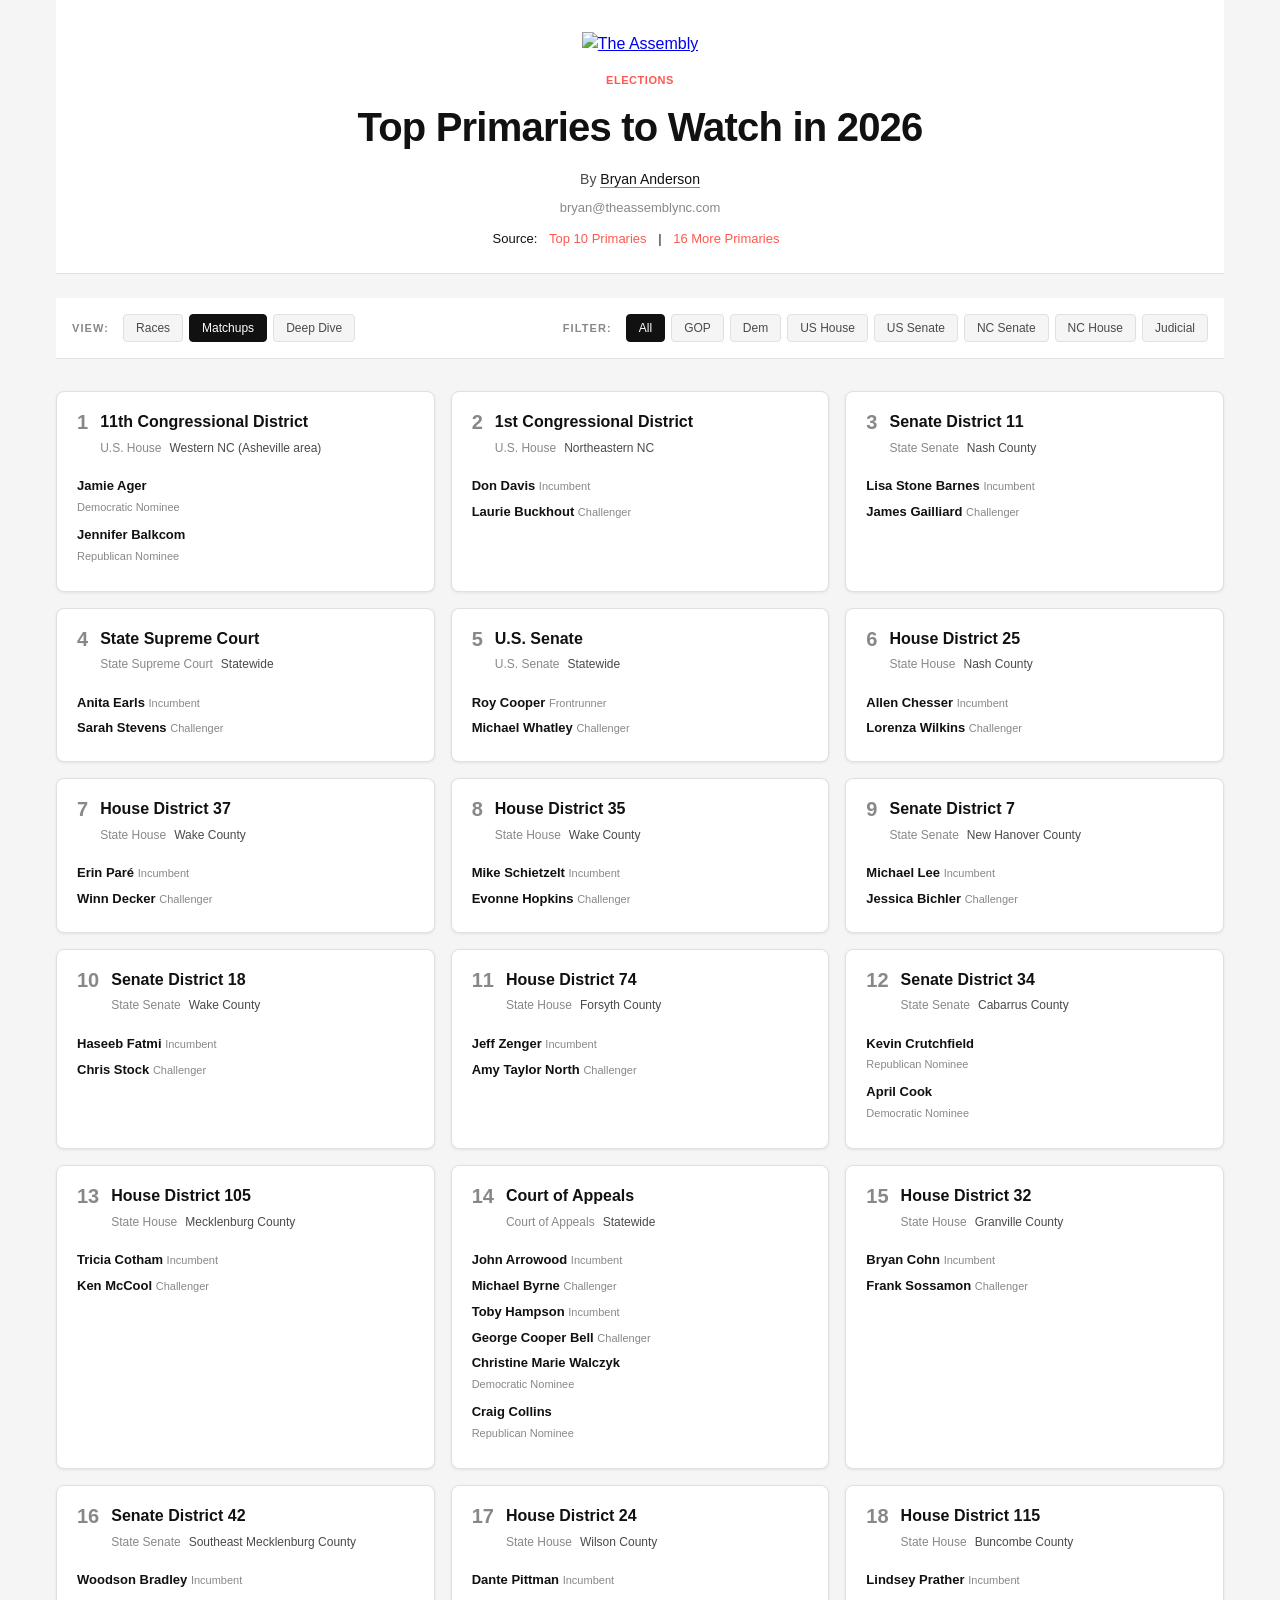
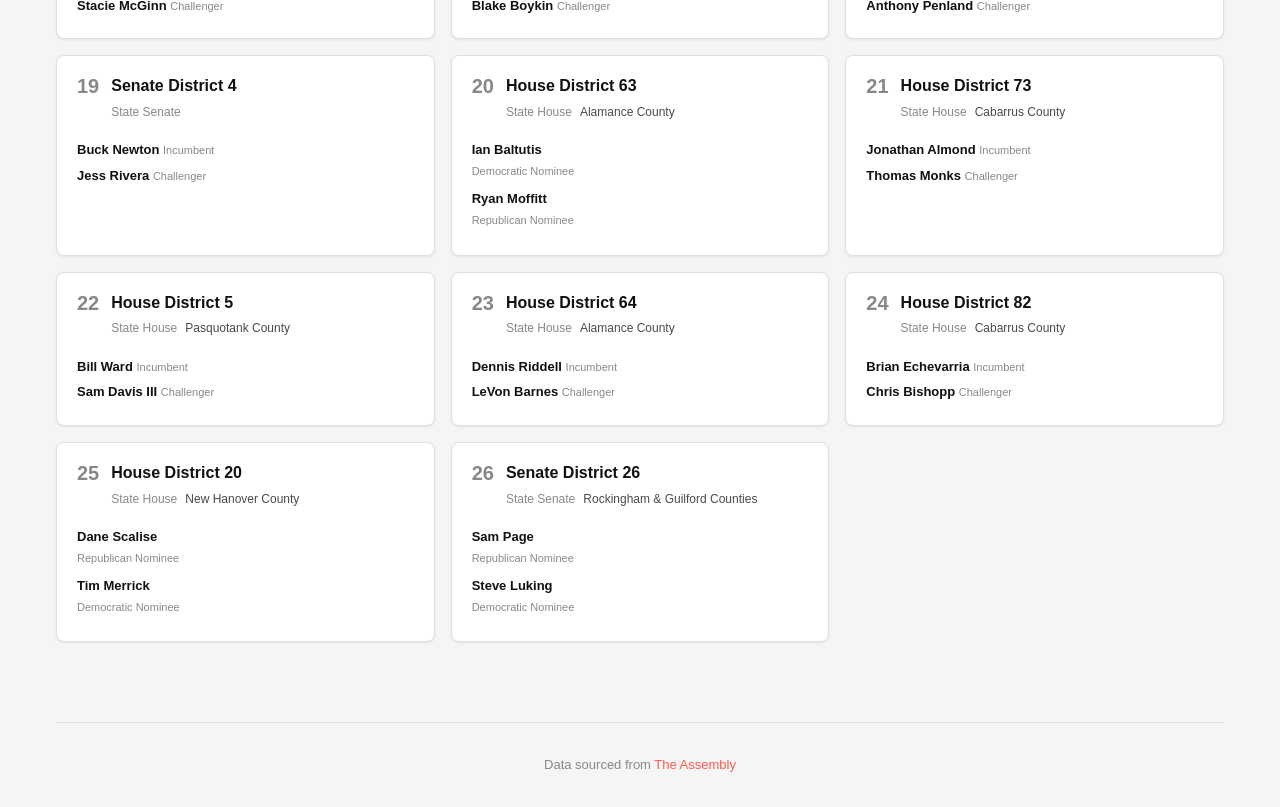
==== index.html @ 557b37f3 "updated races with AI-formatted files -- extremely important to double check all info in races.json" ====
<!DOCTYPE html>
<html lang="en">
<head>
  <meta charset="UTF-8">
  <meta name="viewport" content="width=device-width, initial-scale=1.0">
  <title>Top Primaries to Watch in 2026 | The Assembly</title>
  <link rel="stylesheet" href="styles.css">
  <meta name="description" content="An interactive guide to the 26 most important North Carolina primary elections in 2026, from The Assembly.">
  <meta property="og:title" content="26 NC Primary Races to Watch">
  <meta property="og:description" content="An interactive guide to the 26 most important North Carolina primary elections in 2026.">
  <meta property="og:type" content="website">
</head>
<body>
  <div class="container">
    <header class="header">
      <div class="header-content">
        <a href="https://www.theassemblync.com/" target="_blank" rel="noopener">
          <img
            src="https://i0.wp.com/www.theassemblync.com/wp-content/uploads/2025/03/cropped-TA_Mark_Black_Square.png"
            alt="The Assembly"
            class="logo"
          >
        </a>
        <a href="https://www.theassemblync.com/news/politics/elections/north-carolina-2026-top-primary-elections/" class="category-link" target="_blank" rel="noopener">ELECTIONS</a>
        <h2 class="subtitle" id="pageSubtitle">Top Primaries to Watch in 2026</h2>
        <p class="byline">
          By <span class="byline-author">
            <a href="mailto:bryan@theassemblync.com">Bryan Anderson</a>
            <span class="author-tooltip">
              Bryan Anderson is a politics reporter for The Assembly, covering state government and anchoring our twice-weekly politics newsletter, The Caucus. He previously covered elections, voting access, and state government for WRAL-TV, The Associated Press, and The News &amp; Observer.
            </span>
          </span>
        </p>
        <p class="author-email">
          <a href="mailto:bryan@theassemblync.com">bryan@theassemblync.com</a>
        </p>
        <div class="source-links">
          Source:
          <a href="https://www.theassemblync.com/news/politics/elections/north-carolina-2026-top-primary-elections/" target="_blank" rel="noopener">Top 10 Primaries</a>
          |
          <a href="https://www.theassemblync.com/news/politics/elections/16-more-north-carolina-primaries-2026/" target="_blank" rel="noopener">16 More Primaries</a>
        </div>
      </div>
    </header>

    <nav class="controls">
      <div class="view-modes">
        <span class="control-label">View:</span>
        <button class="view-btn" data-view="skim">Races</button>
        <button class="view-btn active" data-view="peek">Matchups</button>
        <button class="view-btn" data-view="deep-dive">Deep Dive</button>
      </div>

      <div class="type-filters">
        <span class="control-label">Filter:</span>
        <button class="filter-btn active" data-type="ALL">All</button>
        <button class="filter-btn" data-type="Republican">GOP</button>
        <button class="filter-btn" data-type="Democratic">Dem</button>
        <button class="filter-btn" data-type="U.S. House">US House</button>
        <button class="filter-btn" data-type="U.S. Senate">US Senate</button>
        <button class="filter-btn" data-type="State Senate">NC Senate</button>
        <button class="filter-btn" data-type="State House">NC House</button>
        <button class="filter-btn" data-type="Judicial">Judicial</button>
      </div>
    </nav>

    <main class="board" id="board">
      <!-- Cards populated by JavaScript -->
    </main>

    <footer class="footer">
      <p>Data sourced from <a href="https://www.theassemblync.com/" target="_blank" rel="noopener">The Assembly</a></p>
    </footer>
  </div>

  <script src="app.js"></script>
</body>
</html>
---- styles.css ----
* {
  margin: 0;
  padding: 0;
  box-sizing: border-box;
}

:root {
  --bg-primary: #f5f5f5;
  --bg-secondary: #ffffff;
  --bg-card: #ffffff;
  --bg-card-hover: #fafafa;
  --text-primary: #111111;
  --text-secondary: #4a4a4a;
  --text-muted: #888;
  --border: #e0e0e0;
  --shadow: rgba(0, 0, 0, 0.08);
  --accent: #ff584e;

  /* Primary colors palette */
  --yellow: #eab308;
  --yellow-light: #fefce8;
  --yellow-dark: #a16207;

  /* Party colors - Republican */
  --republican: #ff584e;
  --republican-dark: #991b1b;
  --republican-light: #f87171;
  --republican-bg: #fef2f2;

  /* Party colors - Democratic */
  --democrat: #383269;
  --democrat-dark: #1e3a8a;
  --democrat-light: #c8e4f6;
  --democrat-bg: #eff6ff;
}

body {
  font-family: -apple-system, BlinkMacSystemFont, 'Segoe UI', Roboto, sans-serif;
  background: var(--bg-primary);
  color: var(--text-primary);
  line-height: 1.5;
  min-height: 100vh;
}

/* Typography - Assembly style */
h1, h2, h3, .card-title {
  font-family: -apple-system, BlinkMacSystemFont, 'Segoe UI', Roboto, sans-serif;
  font-weight: 700;
}

.card-summary, .card-fulltext, .card-stakes, .card-keyfact, .candidate-desc {
  font-family: Georgia, 'Times New Roman', serif;
}

/* Full text hidden by default */
.card-fulltext {
  display: none;
}

.container {
  max-width: 1200px;
  margin: 0 auto;
  padding: 0 1rem;
}

/* Header */
.header {
  padding: 2rem 0 1.5rem;
  border-bottom: 1px solid var(--border);
  margin-bottom: 1.5rem;
  background: var(--bg-secondary);
}

.header-content {
  text-align: center;
}

.logo {
  width: 60px;
  height: 60px;
  margin-bottom: 1rem;
}

.category-link {
  display: block;
  font-size: 0.6875rem;
  font-weight: 700;
  text-transform: uppercase;
  letter-spacing: 0.05em;
  color: var(--accent);
  text-decoration: none !important;
  border: none;
  margin-bottom: 0.5rem;
}

.category-link:hover {
  color: var(--text-primary);
  text-decoration: none !important;
}

.subtitle {
  font-size: 2.5rem;
  font-weight: 700;
  letter-spacing: -0.02em;
  margin-bottom: 0.75rem;
  color: var(--text-primary);
}

.byline {
  font-size: 0.875rem;
  color: var(--text-secondary);
  margin-bottom: 0.5rem;
}

.byline-author {
  position: relative;
  display: inline-block;
}

.byline-author a {
  color: var(--text-primary);
  text-decoration: none;
  font-weight: 500;
  border-bottom: 1px solid var(--accent);
}

.byline-author a:hover {
  color: var(--accent);
}

.author-tooltip {
  visibility: hidden;
  opacity: 0;
  position: absolute;
  bottom: 100%;
  left: 50%;
  transform: translateX(-50%);
  width: 320px;
  background: var(--text-primary);
  color: white;
  padding: 1rem;
  border-radius: 8px;
  font-size: 0.8125rem;
  line-height: 1.5;
  font-weight: 400;
  text-align: left;
  z-index: 200;
  margin-bottom: 0.5rem;
  box-shadow: 0 4px 20px rgba(0,0,0,0.2);
  transition: opacity 0.2s ease, visibility 0.2s ease;
}

.author-tooltip::after {
  content: '';
  position: absolute;
  top: 100%;
  left: 50%;
  transform: translateX(-50%);
  border: 8px solid transparent;
  border-top-color: var(--text-primary);
}

.byline-author:hover .author-tooltip {
  visibility: visible;
  opacity: 1;
}

.author-email {
  font-size: 0.8125rem;
  margin-bottom: 0.5rem;
}

.author-email a {
  color: var(--text-muted);
  text-decoration: none;
}

.author-email a:hover {
  color: var(--accent);
}

.last-updated {
  font-size: 0.8125rem;
  color: var(--text-muted);
}

.source-links {
  margin-top: 0.75rem;
  font-size: 0.8125rem;
}

.source-links a {
  color: var(--accent);
  text-decoration: none;
  margin: 0 0.5rem;
}

.source-links a:hover {
  text-decoration: underline;
}

/* Results Controls */
.results-controls {
  margin-top: 0.75rem;
  display: flex;
  align-items: center;
  justify-content: center;
  gap: 0.75rem;
}

.results-timestamp {
  font-size: 0.75rem;
  color: var(--text-muted);
}

.refresh-btn {
  background: var(--bg-primary);
  border: 1px solid var(--border);
  color: var(--text-secondary);
  padding: 0.35rem 0.75rem;
  font-size: 0.75rem;
  font-weight: 600;
  border-radius: 4px;
  cursor: pointer;
  transition: all 0.15s ease;
}

.refresh-btn:hover {
  background: var(--bg-card-hover);
  color: var(--text-primary);
  border-color: var(--text-muted);
}

.refresh-btn:disabled {
  opacity: 0.5;
  cursor: not-allowed;
}

/* Controls */
.controls {
  display: flex;
  flex-direction: column;
  gap: 1rem;
  padding: 1rem 0;
  border-bottom: 1px solid var(--border);
  margin-bottom: 2rem;
  background: var(--bg-secondary);
  position: sticky;
  top: 0;
  z-index: 100;
}

@media (min-width: 768px) {
  .controls {
    flex-direction: row;
    justify-content: space-between;
    align-items: center;
  }
}

.control-label {
  font-size: 0.6875rem;
  font-weight: 600;
  text-transform: uppercase;
  letter-spacing: 0.1em;
  color: var(--text-muted);
  margin-right: 0.5rem;
}

.view-modes,
.type-filters {
  display: flex;
  align-items: center;
  flex-wrap: wrap;
  gap: 0.375rem;
}

.view-modes {
  padding-left: 1rem;
}

.type-filters {
  padding-right: 1rem;
}

.view-btn,
.filter-btn {
  background: var(--bg-primary);
  border: 1px solid var(--border);
  color: var(--text-secondary);
  padding: 0.4rem 0.75rem;
  font-size: 0.75rem;
  font-weight: 500;
  border-radius: 4px;
  cursor: pointer;
  transition: all 0.15s ease;
}

.view-btn:hover,
.filter-btn:hover {
  background: var(--bg-card-hover);
  color: var(--text-primary);
  border-color: var(--text-muted);
}

.view-btn.active {
  background: var(--text-primary);
  border-color: var(--text-primary);
  color: white;
}

.filter-btn.active {
  background: var(--text-primary);
  border-color: var(--text-primary);
  color: white;
}

.filter-btn[data-type="Republican"].active {
  background: var(--republican);
  border-color: var(--republican);
}

.filter-btn[data-type="Democratic"].active {
  background: var(--democrat);
  border-color: var(--democrat);
}

/* Board Grid */
.board {
  display: grid;
  gap: 1rem;
  padding-bottom: 3rem;
}

/* View Mode: Skim - compact list */
.board.view-skim {
  grid-template-columns: 1fr;
  gap: 0.5rem;
}

/* View Mode: Peek - small cards */
.board.view-peek {
  grid-template-columns: repeat(auto-fill, minmax(320px, 1fr));
  gap: 1rem;
}

/* View Mode: Peruse - medium cards */
.board.view-peruse {
  grid-template-columns: repeat(auto-fill, minmax(400px, 1fr));
  gap: 1.25rem;
}

/* View Mode: Deep Dive - large detailed cards */
.board.view-deep-dive {
  grid-template-columns: 1fr;
  gap: 1.5rem;
}

/* Race Card Base */
.race-card {
  background: var(--bg-card);
  border: 1px solid var(--border);
  border-radius: 8px;
  overflow: hidden;
  transition: all 0.2s ease;
  box-shadow: 0 1px 3px var(--shadow);
}

.race-card:hover {
  box-shadow: 0 4px 12px var(--shadow);
}

.race-card.hidden {
  display: none;
}

.race-card.party-republican {
  border-left: 4px solid var(--republican);
}

.race-card.party-democratic {
  border-left: 4px solid var(--democrat);
}

/* Skim View - Minimal Row */
.view-skim .race-card {
  display: flex;
  align-items: center;
  padding: 0.75rem 1rem;
  border-radius: 6px;
  gap: 1rem;
}

.view-skim .card-rank {
  font-size: 1.125rem;
  font-weight: 700;
  color: var(--text-muted);
  min-width: 2rem;
}

.view-skim .card-info {
  display: flex;
  align-items: center;
  gap: 0.75rem;
  flex: 1;
  flex-wrap: wrap;
}

.view-skim .card-title {
  font-size: 0.9375rem;
  font-weight: 600;
}

.view-skim .card-party {
  padding: 0.15rem 0.4rem;
  border-radius: 3px;
  font-size: 0.625rem;
  font-weight: 700;
  text-transform: uppercase;
  letter-spacing: 0.05em;
}

.view-skim .card-party.republican {
  background: var(--republican-bg);
  color: var(--republican);
}

.view-skim .card-party.democratic {
  background: var(--democrat-bg);
  color: var(--democrat);
}

.view-skim .card-type,
.view-skim .card-location,
.view-skim .card-candidates,
.view-skim .card-summary,
.view-skim .card-stakes,
.view-skim .card-issues,
.view-skim .card-keyfact {
  display: none;
}

/* Peek View - Compact Card */
.view-peek .race-card {
  padding: 1.25rem;
}

.view-peek .card-header {
  display: flex;
  align-items: flex-start;
  gap: 0.75rem;
  margin-bottom: 1rem;
}

.view-peek .card-rank {
  font-size: 1.25rem;
  font-weight: 700;
  color: var(--text-muted);
  line-height: 1;
}

.view-peek .card-info {
  flex: 1;
}

.view-peek .card-title {
  font-size: 1rem;
  font-weight: 700;
  margin-bottom: 0.375rem;
  line-height: 1.3;
}

.view-peek .card-meta {
  display: flex;
  align-items: center;
  gap: 0.5rem;
  flex-wrap: wrap;
}

.view-peek .card-party {
  padding: 0.2rem 0.5rem;
  border-radius: 3px;
  font-size: 0.6875rem;
  font-weight: 700;
  text-transform: uppercase;
}

.view-peek .card-party.republican {
  background: var(--republican-bg);
  color: var(--republican);
}

.view-peek .card-party.democratic {
  background: var(--democrat-bg);
  color: var(--democrat);
}

.view-peek .card-type {
  font-size: 0.75rem;
  color: var(--text-muted);
}

.view-peek .card-location {
  font-size: 0.75rem;
  color: var(--text-secondary);
}

.view-peek .card-candidates {
  margin-top: 0.75rem;
}

.view-peek .candidate {
  display: flex;
  align-items: baseline;
  gap: 0.5rem;
  padding: 0.2rem 0;
  font-size: 0.8125rem;
}

.view-peek .candidate-name {
  font-weight: 600;
}

.view-peek .candidate-role {
  font-size: 0.6875rem;
  color: var(--text-muted);
}

.view-peek .card-summary,
.view-peek .card-stakes,
.view-peek .card-issues,
.view-peek .card-keyfact {
  display: none;
}

/* Peruse View - Medium Detail */
.view-peruse .race-card {
  padding: 1.5rem;
}

.view-peruse .card-header {
  display: flex;
  align-items: flex-start;
  gap: 1rem;
  margin-bottom: 1rem;
}

.view-peruse .card-rank {
  font-size: 1.75rem;
  font-weight: 700;
  color: var(--text-muted);
  line-height: 1;
}

.view-peruse .card-info {
  flex: 1;
}

.view-peruse .card-title {
  font-size: 1.125rem;
  font-weight: 700;
  margin-bottom: 0.5rem;
  line-height: 1.3;
}

.view-peruse .card-meta {
  display: flex;
  align-items: center;
  gap: 0.5rem;
  margin-bottom: 0.25rem;
  flex-wrap: wrap;
}

.view-peruse .card-party {
  padding: 0.2rem 0.5rem;
  border-radius: 3px;
  font-size: 0.6875rem;
  font-weight: 700;
  text-transform: uppercase;
}

.view-peruse .card-party.republican {
  background: var(--republican-bg);
  color: var(--republican);
}

.view-peruse .card-party.democratic {
  background: var(--democrat-bg);
  color: var(--democrat);
}

.view-peruse .card-type {
  font-size: 0.8125rem;
  color: var(--text-muted);
}

.view-peruse .card-location {
  font-size: 0.8125rem;
  color: var(--text-secondary);
}

.view-peruse .card-candidates {
  margin: 1rem 0;
  padding: 0.75rem;
  background: var(--bg-primary);
  border-radius: 6px;
}

.view-peruse .candidate {
  display: flex;
  align-items: baseline;
  gap: 0.5rem;
  padding: 0.3rem 0;
  border-bottom: 1px solid var(--border);
}

.view-peruse .candidate:last-child {
  border-bottom: none;
}

.view-peruse .candidate-name {
  font-weight: 600;
  font-size: 0.875rem;
}

.view-peruse .candidate-role {
  font-size: 0.6875rem;
  color: white;
  padding: 0.1rem 0.35rem;
  border-radius: 3px;
}

/* Party-specific role colors for peruse view */
.view-peruse .race-card.party-republican .candidate-role.incumbent,
.view-peruse .race-card.party-republican .candidate-role.appointed {
  background: var(--republican-dark);
}

.view-peruse .race-card.party-republican .candidate-role.challenger,
.view-peruse .race-card.party-republican .candidate-role.candidate,
.view-peruse .race-card.party-republican .candidate-role.frontrunner {
  background: var(--republican-light);
  color: var(--republican-dark);
}

.view-peruse .race-card.party-democratic .candidate-role.incumbent,
.view-peruse .race-card.party-democratic .candidate-role.appointed {
  background: var(--democrat-dark);
}

.view-peruse .race-card.party-democratic .candidate-role.challenger,
.view-peruse .race-card.party-democratic .candidate-role.candidate,
.view-peruse .race-card.party-democratic .candidate-role.frontrunner {
  background: var(--democrat-light);
  color: var(--democrat-dark);
}

.view-peruse .candidate-desc {
  display: none;
}

.view-peruse .card-summary {
  font-size: 0.9375rem;
  color: var(--text-secondary);
  line-height: 1.6;
  margin-bottom: 1rem;
}

.view-peruse .card-stakes {
  font-size: 0.875rem;
  color: var(--text-primary);
  font-weight: 500;
  padding: 0.75rem 1rem;
  background: var(--yellow-light);
  border-left: 3px solid var(--yellow);
  border-radius: 0 6px 6px 0;
}

.view-peruse .card-stakes-label {
  font-size: 0.6875rem;
  font-weight: 700;
  text-transform: uppercase;
  letter-spacing: 0.05em;
  color: var(--yellow-dark);
  margin-bottom: 0.25rem;
  font-family: -apple-system, BlinkMacSystemFont, 'Segoe UI', Roboto, sans-serif;
}

.view-peruse .card-issues,
.view-peruse .card-keyfact {
  display: none;
}

/* Deep Dive View - Full Detail */
.view-deep-dive .race-card {
  padding: 1.75rem;
}

.view-deep-dive .card-header {
  display: flex;
  align-items: flex-start;
  gap: 1.25rem;
  margin-bottom: 1.25rem;
}

.view-deep-dive .card-rank {
  font-size: 2rem;
  font-weight: 700;
  color: var(--text-muted);
  line-height: 1;
  min-width: 3rem;
}

.view-deep-dive .card-info {
  flex: 1;
}

.view-deep-dive .card-title {
  font-size: 1.375rem;
  font-weight: 700;
  margin-bottom: 0.5rem;
  line-height: 1.3;
}

.view-deep-dive .card-meta {
  display: flex;
  align-items: center;
  gap: 0.75rem;
  margin-bottom: 0.5rem;
  flex-wrap: wrap;
}

.view-deep-dive .card-party {
  padding: 0.25rem 0.6rem;
  border-radius: 3px;
  font-size: 0.75rem;
  font-weight: 700;
  text-transform: uppercase;
}

.view-deep-dive .card-party.republican {
  background: var(--republican-bg);
  color: var(--republican);
}

.view-deep-dive .card-party.democratic {
  background: var(--democrat-bg);
  color: var(--democrat);
}

.view-deep-dive .card-type {
  font-size: 0.875rem;
  color: var(--text-muted);
}

.view-deep-dive .card-location {
  font-size: 0.875rem;
  color: var(--text-secondary);
  font-weight: 500;
}

.view-deep-dive .card-candidates {
  margin: 1.25rem 0;
  display: grid;
  gap: 0.625rem;
}

.view-deep-dive .candidate {
  padding: 0.875rem;
  background: var(--bg-primary);
  border-radius: 6px;
  border: 1px solid var(--border);
}

.view-deep-dive .candidate-header {
  display: flex;
  align-items: center;
  gap: 0.5rem;
  margin-bottom: 0.375rem;
}

.view-deep-dive .candidate-name {
  font-weight: 700;
  font-size: 0.9375rem;
}

.view-deep-dive .candidate-role {
  font-size: 0.6875rem;
  color: white;
  padding: 0.15rem 0.4rem;
  border-radius: 3px;
}

/* Party-specific role colors for deep dive */
.view-deep-dive .race-card.party-republican .candidate-role.incumbent,
.view-deep-dive .race-card.party-republican .candidate-role.appointed {
  background: var(--republican-dark);
}

.view-deep-dive .race-card.party-republican .candidate-role.challenger,
.view-deep-dive .race-card.party-republican .candidate-role.candidate,
.view-deep-dive .race-card.party-republican .candidate-role.frontrunner {
  background: var(--republican-light);
  color: var(--republican-dark);
}

.view-deep-dive .race-card.party-democratic .candidate-role.incumbent,
.view-deep-dive .race-card.party-democratic .candidate-role.appointed {
  background: var(--democrat-dark);
}

.view-deep-dive .race-card.party-democratic .candidate-role.challenger,
.view-deep-dive .race-card.party-democratic .candidate-role.candidate,
.view-deep-dive .race-card.party-democratic .candidate-role.frontrunner {
  background: var(--democrat-light);
  color: var(--democrat-dark);
}

.view-deep-dive .candidate-desc {
  font-size: 0.8125rem;
  color: var(--text-secondary);
  line-height: 1.5;
}

.view-deep-dive .card-summary {
  display: none;
}

.view-deep-dive .card-fulltext {
  display: block;
  font-size: 1rem;
  color: var(--text-secondary);
  line-height: 1.7;
  margin-bottom: 1.5rem;
}

.view-deep-dive .card-fulltext p {
  margin-bottom: 1rem;
}

.view-deep-dive .card-fulltext p:last-child {
  margin-bottom: 0;
}

.view-deep-dive .card-stakes {
  font-size: 0.9375rem;
  color: var(--text-primary);
  font-weight: 500;
  padding: 0.875rem 1rem;
  background: var(--yellow-light);
  border-left: 4px solid var(--yellow);
  border-radius: 0 6px 6px 0;
  margin-bottom: 1rem;
}

.view-deep-dive .card-stakes-label {
  font-size: 0.6875rem;
  font-weight: 700;
  text-transform: uppercase;
  letter-spacing: 0.05em;
  color: var(--yellow-dark);
  margin-bottom: 0.25rem;
  font-family: -apple-system, BlinkMacSystemFont, 'Segoe UI', Roboto, sans-serif;
}

.view-deep-dive .card-issues {
  display: flex;
  flex-wrap: wrap;
  gap: 0.375rem;
  margin-bottom: 1rem;
}

.view-deep-dive .issue-tag {
  background: var(--bg-primary);
  border: 1px solid var(--border);
  padding: 0.3rem 0.6rem;
  border-radius: 16px;
  font-size: 0.75rem;
  color: var(--text-secondary);
}

.view-deep-dive .card-keyfact {
  font-size: 0.9375rem;
  color: var(--text-primary);
  padding: 0.875rem 1rem;
  background: var(--bg-primary);
  border-left: 4px solid var(--accent);
  border-radius: 0 6px 6px 0;
}

.view-deep-dive .card-keyfact-label {
  font-size: 0.6875rem;
  font-weight: 700;
  text-transform: uppercase;
  letter-spacing: 0.05em;
  color: var(--accent);
  margin-bottom: 0.25rem;
  font-family: -apple-system, BlinkMacSystemFont, 'Segoe UI', Roboto, sans-serif;
}

/* Clickable cards */
.race-card {
  cursor: pointer;
}

/* Expanded cards - in place expansion */
.race-card.expanded {
  grid-column: 1 / -1 !important;
  transition: all 0.2s ease;
  z-index: 10;
}

/* Expanded to Peruse style (from Skim/Peek) */
.race-card.expanded-peruse {
  padding: 1.5rem;
  max-width: 900px;
}

.race-card.expanded-peruse .card-header {
  display: flex !important;
  flex-direction: row !important;
  align-items: baseline !important;
  gap: 0.75rem;
  margin-bottom: 1rem;
}

.race-card.expanded-peruse .card-rank {
  font-size: 1.5rem;
  font-weight: 700;
  line-height: 1;
  flex-shrink: 0;
}

.race-card.expanded-peruse .card-info {
  flex: 1;
}

.race-card.expanded-peruse .card-title {
  font-size: 1.5rem;
  margin-bottom: 0.375rem;
}

.race-card.expanded-peruse .card-meta {
  display: flex;
  align-items: center;
  gap: 0.5rem;
  margin-bottom: 0.25rem;
  flex-wrap: wrap;
}

.race-card.expanded-peruse .card-party {
  display: inline-block;
  padding: 0.2rem 0.5rem;
  border-radius: 3px;
  font-size: 0.6875rem;
  font-weight: 700;
  text-transform: uppercase;
}

.race-card.expanded-peruse .card-type,
.race-card.expanded-peruse .card-location {
  display: inline;
  font-size: 0.8125rem;
}

.race-card.expanded-peruse .card-candidates {
  display: flex !important;
  flex-wrap: wrap;
  gap: 0.5rem;
  margin: 1rem 0;
  padding: 1rem;
  background: var(--bg-primary);
  border-radius: 8px;
}

.race-card.expanded-peruse .candidate {
  display: flex;
  align-items: center;
  gap: 0.5rem;
  padding: 0.5rem 0.75rem;
  background: var(--bg-card);
  border: 1px solid var(--border);
  border-radius: 6px;
  flex: 0 0 auto;
}

.race-card.expanded-peruse .candidate-header {
  display: flex;
  align-items: center;
  gap: 0.5rem;
  margin-bottom: 0;
}

.race-card.expanded-peruse .candidate-name {
  font-weight: 600;
  font-size: 0.9375rem;
  white-space: nowrap;
}

.race-card.expanded-peruse .candidate-role {
  font-size: 0.6875rem;
  color: white;
  padding: 0.15rem 0.5rem;
  border-radius: 3px;
  white-space: nowrap;
}

.race-card.expanded-peruse .candidate-desc {
  display: none !important;
}

.race-card.expanded-peruse.party-republican .candidate-role.incumbent,
.race-card.expanded-peruse.party-republican .candidate-role.appointed {
  background: var(--republican-dark);
}

.race-card.expanded-peruse.party-republican .candidate-role.challenger,
.race-card.expanded-peruse.party-republican .candidate-role.candidate,
.race-card.expanded-peruse.party-republican .candidate-role.frontrunner {
  background: var(--republican-light);
  color: var(--republican-dark);
}

.race-card.expanded-peruse.party-democratic .candidate-role.incumbent,
.race-card.expanded-peruse.party-democratic .candidate-role.appointed {
  background: var(--democrat-dark);
}

.race-card.expanded-peruse.party-democratic .candidate-role.challenger,
.race-card.expanded-peruse.party-democratic .candidate-role.candidate,
.race-card.expanded-peruse.party-democratic .candidate-role.frontrunner {
  background: var(--democrat-light);
  color: var(--democrat-dark);
}

.race-card.expanded-peruse .candidate-desc {
  display: none !important;
}

.race-card.expanded-peruse .card-summary {
  display: block !important;
  font-size: 1rem;
  color: var(--text-secondary);
  line-height: 1.7;
  margin-bottom: 1rem;
  font-family: Georgia, 'Times New Roman', serif;
}

.race-card.expanded-peruse .card-stakes {
  display: block !important;
  font-size: 0.9375rem;
  color: var(--text-primary);
  font-weight: 500;
  padding: 0.875rem 1rem;
  background: var(--yellow-light);
  border-left: 4px solid var(--yellow);
  border-radius: 0 6px 6px 0;
  font-family: Georgia, 'Times New Roman', serif;
}

.race-card.expanded-peruse .card-stakes-label {
  display: block !important;
  font-size: 0.6875rem;
  font-weight: 700;
  text-transform: uppercase;
  letter-spacing: 0.05em;
  color: var(--yellow-dark);
  margin-bottom: 0.25rem;
  font-family: -apple-system, BlinkMacSystemFont, 'Segoe UI', Roboto, sans-serif;
}

.race-card.expanded-peruse .card-issues,
.race-card.expanded-peruse .card-keyfact {
  display: none !important;
}

/* Dive Deep button - hidden by default */
.dive-deep-btn {
  display: none;
}

/* Show in expanded-peruse only */
.race-card.expanded-peruse .dive-deep-btn {
  display: inline-block;
  margin-top: 1rem;
  padding: 0.5rem 1rem;
  background: var(--bg-secondary);
  border: 1px solid var(--border);
  border-radius: 4px;
  font-size: 0.8125rem;
  font-weight: 600;
  color: var(--text-secondary);
  cursor: pointer;
  transition: all 0.15s ease;
}

.race-card.expanded-peruse .dive-deep-btn:hover {
  background: var(--bg-primary);
  color: var(--text-primary);
  border-color: var(--text-muted);
}

/* Hide in deep-dive view */
.race-card.expanded-deep-dive .dive-deep-btn {
  display: none !important;
}

/* Expanded to Deep Dive style (from Peruse) */
.race-card.expanded-deep-dive {
  padding: 2rem;
  max-width: 100%;
}

.race-card.expanded-deep-dive .card-header {
  display: flex !important;
  flex-direction: row !important;
  align-items: baseline !important;
  gap: 0.75rem;
  margin-bottom: 1.25rem;
}

.race-card.expanded-deep-dive .card-rank {
  font-size: 1.75rem;
  font-weight: 700;
  color: var(--text-muted);
  line-height: 1;
  flex-shrink: 0;
}

.race-card.expanded-deep-dive .card-info {
  flex: 1;
}

.race-card.expanded-deep-dive .card-title {
  font-size: 1.75rem;
  font-weight: 700;
  margin-bottom: 0.375rem;
  line-height: 1.3;
}

.race-card.expanded-deep-dive .card-meta {
  display: flex;
  align-items: center;
  gap: 0.75rem;
  margin-bottom: 0.5rem;
  flex-wrap: wrap;
}

.race-card.expanded-deep-dive .card-party {
  display: inline-block;
  padding: 0.25rem 0.6rem;
  border-radius: 3px;
  font-size: 0.75rem;
  font-weight: 700;
  text-transform: uppercase;
}

.race-card.expanded-deep-dive .card-type {
  display: inline;
  font-size: 0.875rem;
  color: var(--text-muted);
}

.race-card.expanded-deep-dive .card-location {
  display: inline;
  font-size: 0.875rem;
  color: var(--text-secondary);
  font-weight: 500;
}

.race-card.expanded-deep-dive .card-candidates {
  display: grid !important;
  margin: 1.25rem 0;
  gap: 0.625rem;
}

.race-card.expanded-deep-dive .candidate {
  padding: 0.875rem;
  background: var(--bg-primary);
  border-radius: 6px;
  border: 1px solid var(--border);
}

.race-card.expanded-deep-dive .candidate-header {
  display: flex;
  align-items: center;
  gap: 0.5rem;
  margin-bottom: 0.375rem;
}

.race-card.expanded-deep-dive .candidate-name {
  font-weight: 700;
  font-size: 0.9375rem;
}

.race-card.expanded-deep-dive .candidate-role {
  font-size: 0.6875rem;
  color: white;
  padding: 0.15rem 0.4rem;
  border-radius: 3px;
}

.race-card.expanded-deep-dive.party-republican .candidate-role.incumbent,
.race-card.expanded-deep-dive.party-republican .candidate-role.appointed {
  background: var(--republican-dark);
}

.race-card.expanded-deep-dive.party-republican .candidate-role.challenger,
.race-card.expanded-deep-dive.party-republican .candidate-role.candidate,
.race-card.expanded-deep-dive.party-republican .candidate-role.frontrunner {
  background: var(--republican-light);
  color: var(--republican-dark);
}

.race-card.expanded-deep-dive.party-democratic .candidate-role.incumbent,
.race-card.expanded-deep-dive.party-democratic .candidate-role.appointed {
  background: var(--democrat-dark);
}

.race-card.expanded-deep-dive.party-democratic .candidate-role.challenger,
.race-card.expanded-deep-dive.party-democratic .candidate-role.candidate,
.race-card.expanded-deep-dive.party-democratic .candidate-role.frontrunner {
  background: var(--democrat-light);
  color: var(--democrat-dark);
}

.race-card.expanded-deep-dive .candidate-desc {
  display: block !important;
  font-size: 0.8125rem;
  color: var(--text-secondary);
  line-height: 1.5;
  font-family: Georgia, 'Times New Roman', serif;
}

.race-card.expanded-deep-dive .card-summary {
  display: none !important;
}

.race-card.expanded-deep-dive .card-fulltext {
  display: block !important;
  font-size: 1rem;
  color: var(--text-secondary);
  line-height: 1.7;
  margin-bottom: 1.5rem;
  font-family: Georgia, 'Times New Roman', serif;
}

.race-card.expanded-deep-dive .card-fulltext p {
  margin-bottom: 1rem;
}

.race-card.expanded-deep-dive .card-fulltext p:last-child {
  margin-bottom: 0;
}

.race-card.expanded-deep-dive .card-stakes {
  display: block !important;
  font-size: 0.9375rem;
  color: var(--text-primary);
  font-weight: 500;
  padding: 0.875rem 1rem;
  background: var(--yellow-light);
  border-left: 4px solid var(--yellow);
  border-radius: 0 6px 6px 0;
  margin-bottom: 1rem;
  font-family: Georgia, 'Times New Roman', serif;
}

.race-card.expanded-deep-dive .card-stakes-label {
  display: block !important;
  font-size: 0.6875rem;
  font-weight: 700;
  text-transform: uppercase;
  letter-spacing: 0.05em;
  color: var(--yellow-dark);
  margin-bottom: 0.25rem;
  font-family: -apple-system, BlinkMacSystemFont, 'Segoe UI', Roboto, sans-serif;
}

.race-card.expanded-deep-dive .card-issues {
  display: flex !important;
  flex-wrap: wrap;
  gap: 0.375rem;
  margin-bottom: 1rem;
}

.race-card.expanded-deep-dive .issue-tag {
  display: inline-block !important;
  background: var(--bg-primary);
  border: 1px solid var(--border);
  padding: 0.3rem 0.6rem;
  border-radius: 16px;
  font-size: 0.75rem;
  color: var(--text-secondary);
}

.race-card.expanded-deep-dive .card-keyfact {
  display: block !important;
  font-size: 0.9375rem;
  color: var(--text-primary);
  padding: 0.875rem 1rem;
  background: var(--bg-primary);
  border-left: 4px solid var(--accent);
  border-radius: 0 6px 6px 0;
  font-family: Georgia, 'Times New Roman', serif;
}

.race-card.expanded-deep-dive .card-keyfact-label {
  display: block !important;
  font-size: 0.6875rem;
  font-weight: 700;
  text-transform: uppercase;
  letter-spacing: 0.05em;
  color: var(--accent);
  margin-bottom: 0.25rem;
  font-family: -apple-system, BlinkMacSystemFont, 'Segoe UI', Roboto, sans-serif;
}

/* Election Results */
.results-section {
  margin: 0.75rem 0;
  padding: 0.75rem;
  background: var(--bg-primary);
  border-radius: 6px;
  border: 1px solid var(--border);
}

.results-header {
  display: flex;
  justify-content: space-between;
  align-items: center;
  margin-bottom: 0.5rem;
}

.results-label {
  font-size: 0.6875rem;
  font-weight: 700;
  text-transform: uppercase;
  letter-spacing: 0.05em;
  color: var(--text-muted);
  font-family: -apple-system, BlinkMacSystemFont, 'Segoe UI', Roboto, sans-serif;
}

.results-precincts {
  font-size: 0.6875rem;
  color: var(--text-muted);
}

.result-sublabel {
  font-size: 0.75rem;
  font-weight: 600;
  color: var(--text-secondary);
  margin-bottom: 0.375rem;
}

.result-row {
  margin-bottom: 0.375rem;
}

.result-row:last-child {
  margin-bottom: 0;
}

.result-info {
  display: flex;
  justify-content: space-between;
  align-items: baseline;
  margin-bottom: 0.2rem;
}

.result-name {
  font-size: 0.8125rem;
  font-weight: 500;
  color: var(--text-primary);
}

.result-row.leading .result-name {
  font-weight: 700;
}

.result-votes {
  font-size: 0.75rem;
  color: var(--text-muted);
}

.result-bar-track {
  height: 6px;
  background: var(--border);
  border-radius: 3px;
  overflow: hidden;
}

.result-bar-fill {
  height: 100%;
  border-radius: 3px;
  transition: width 0.3s ease;
}

.result-bar-fill.republican {
  background: var(--republican);
}

.result-bar-fill.democratic {
  background: var(--democrat);
}

.result-row.leading .result-bar-fill {
  opacity: 1;
}

.result-row:not(.leading) .result-bar-fill {
  opacity: 0.5;
}

/* Hide results in skim view */
.view-skim .results-section {
  display: none;
}

/* Empty State */
.empty-state {
  text-align: center;
  padding: 4rem 2rem;
  color: var(--text-muted);
}

.empty-state h3 {
  font-size: 1.25rem;
  margin-bottom: 0.5rem;
  color: var(--text-secondary);
}

/* Footer */
.footer {
  text-align: center;
  padding: 2rem 0;
  border-top: 1px solid var(--border);
  margin-top: 2rem;
  color: var(--text-muted);
  font-size: 0.8125rem;
}

.footer a {
  color: var(--accent);
  text-decoration: none;
}

.footer a:hover {
  text-decoration: underline;
}

/* Responsive */
@media (max-width: 640px) {
  .subtitle {
    font-size: 1.75rem;
  }

  .controls {
    gap: 0.75rem;
    padding: 0.75rem 0;
  }

  .view-modes,
  .type-filters {
    justify-content: flex-start;
  }

  .filter-btn,
  .view-btn {
    padding: 0.35rem 0.6rem;
    font-size: 0.6875rem;
  }

  .board.view-peek,
  .board.view-peruse {
    grid-template-columns: 1fr;
  }

  .view-deep-dive .card-header {
    flex-direction: column;
  }

  .author-tooltip {
    width: 280px;
    left: 0;
    transform: translateX(0);
  }
}
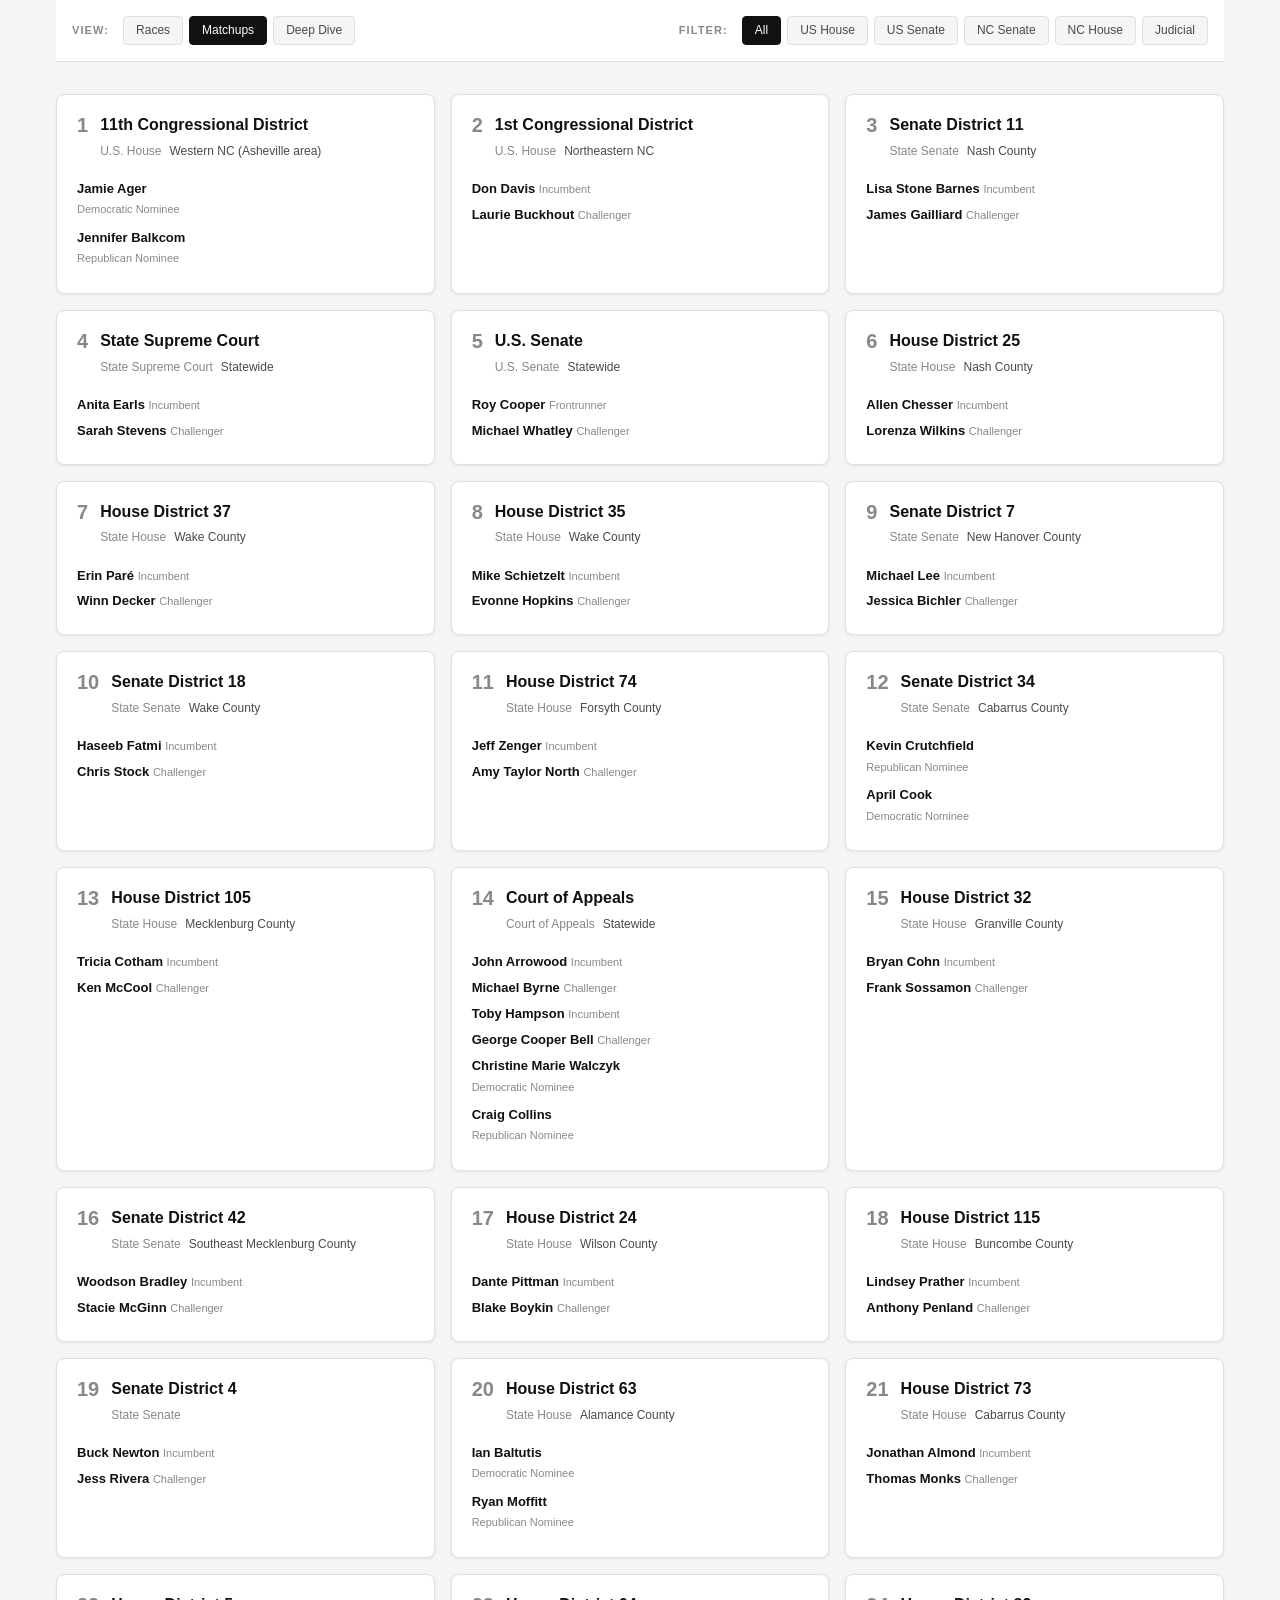
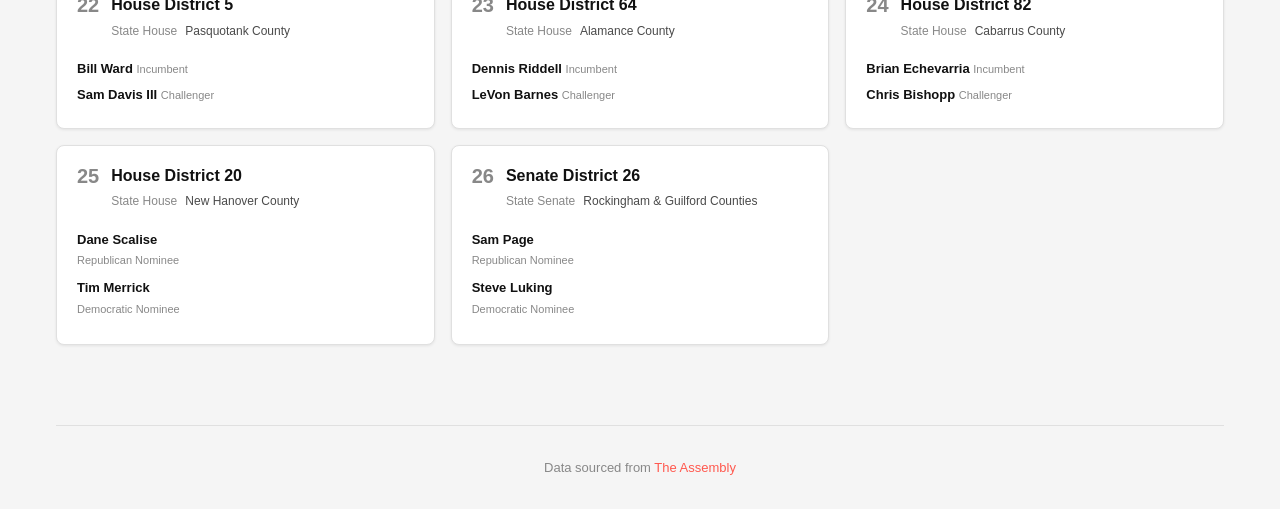
==== commit 049b0a97: "remove header" ====
--- a/index.html
+++ b/index.html
@@ -12,36 +12,6 @@
 </head>
 <body>
   <div class="container">
-    <header class="header">
-      <div class="header-content">
-        <a href="https://www.theassemblync.com/" target="_blank" rel="noopener">
-          <img
-            src="https://i0.wp.com/www.theassemblync.com/wp-content/uploads/2025/03/cropped-TA_Mark_Black_Square.png"
-            alt="The Assembly"
-            class="logo"
-          >
-        </a>
-        <a href="https://www.theassemblync.com/news/politics/elections/north-carolina-2026-top-primary-elections/" class="category-link" target="_blank" rel="noopener">ELECTIONS</a>
-        <h2 class="subtitle" id="pageSubtitle">Top Primaries to Watch in 2026</h2>
-        <p class="byline">
-          By <span class="byline-author">
-            <a href="mailto:bryan@theassemblync.com">Bryan Anderson</a>
-            <span class="author-tooltip">
-              Bryan Anderson is a politics reporter for The Assembly, covering state government and anchoring our twice-weekly politics newsletter, The Caucus. He previously covered elections, voting access, and state government for WRAL-TV, The Associated Press, and The News &amp; Observer.
-            </span>
-          </span>
-        </p>
-        <p class="author-email">
-          <a href="mailto:bryan@theassemblync.com">bryan@theassemblync.com</a>
-        </p>
-        <div class="source-links">
-          Source:
-          <a href="https://www.theassemblync.com/news/politics/elections/north-carolina-2026-top-primary-elections/" target="_blank" rel="noopener">Top 10 Primaries</a>
-          |
-          <a href="https://www.theassemblync.com/news/politics/elections/16-more-north-carolina-primaries-2026/" target="_blank" rel="noopener">16 More Primaries</a>
-        </div>
-      </div>
-    </header>
 
     <nav class="controls">
       <div class="view-modes">
@@ -54,8 +24,6 @@
       <div class="type-filters">
         <span class="control-label">Filter:</span>
         <button class="filter-btn active" data-type="ALL">All</button>
-        <button class="filter-btn" data-type="Republican">GOP</button>
-        <button class="filter-btn" data-type="Democratic">Dem</button>
         <button class="filter-btn" data-type="U.S. House">US House</button>
         <button class="filter-btn" data-type="U.S. Senate">US Senate</button>
         <button class="filter-btn" data-type="State Senate">NC Senate</button>
